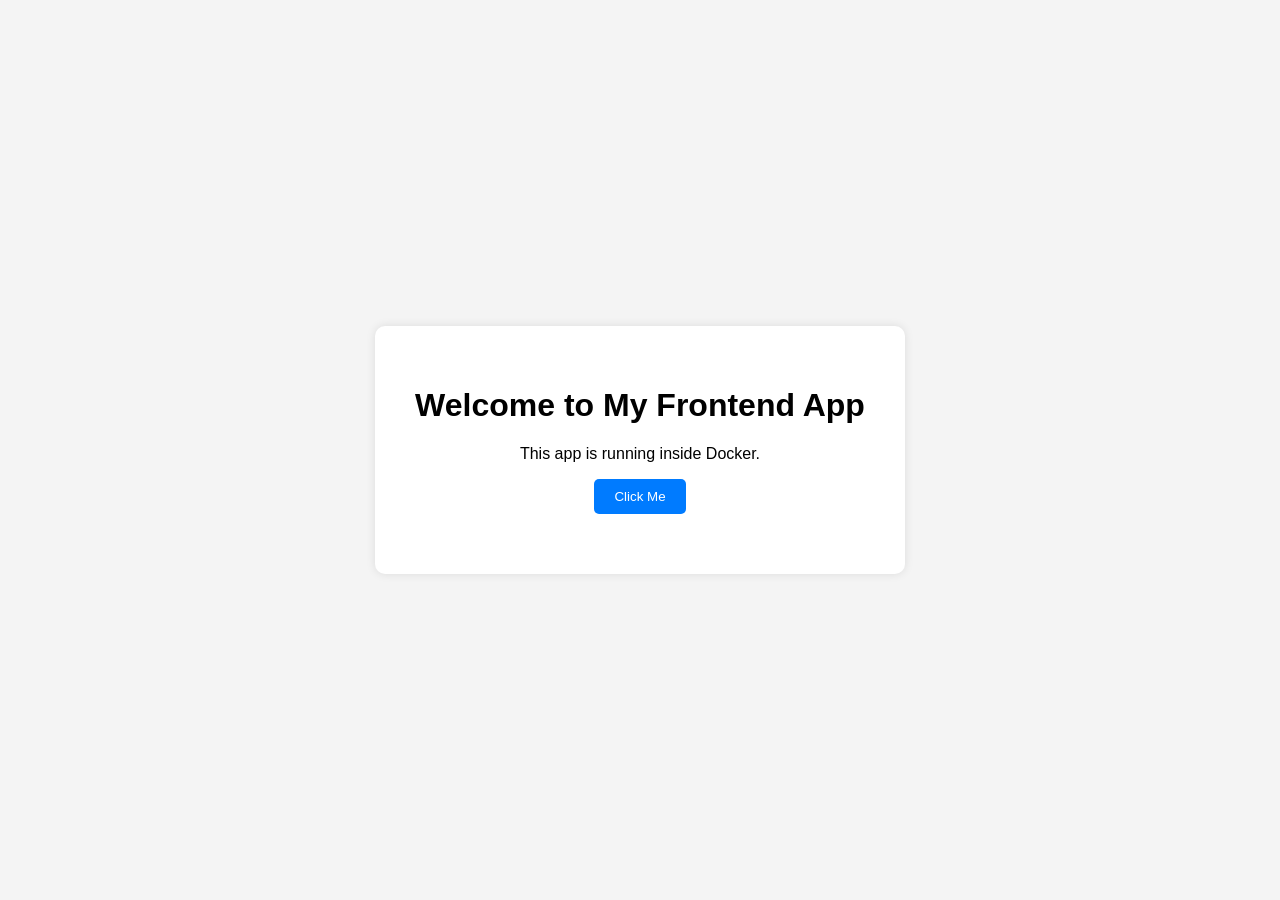
==== index.html @ c9b4d090 "Initial Docker frontend app" ====
<!DOCTYPE html>
<html lang="en">
<head>
    <meta charset="UTF-8">
    <meta name="viewport" content="width=device-width, initial-scale=1.0">
    <title>Simple Frontend</title>
    <link rel="stylesheet" href="style.css">
</head>
<body>
    <div class="container">
        <h1>Welcome to My Frontend App</h1>
        <p>This app is running inside Docker.</p>
        <button onclick="showMessage()">Click Me</button>
        <h2 id="message"></h2>
    </div>

    <script src="script.js"></script>
</body>
</html>
---- style.css ----
body {
    margin: 0;
    font-family: Arial, sans-serif;
    background: #f4f4f4;
    display: flex;
    justify-content: center;
    align-items: center;
    min-height: 100vh;
}

.container {
    text-align: center;
    background: white;
    padding: 40px;
    border-radius: 10px;
    box-shadow: 0 0 10px rgba(0, 0, 0, 0.1);
}

button {
    padding: 10px 20px;
    border: none;
    background: #007bff;
    color: white;
    border-radius: 5px;
    cursor: pointer;
}

button:hover {
    background: #0056b3;
}
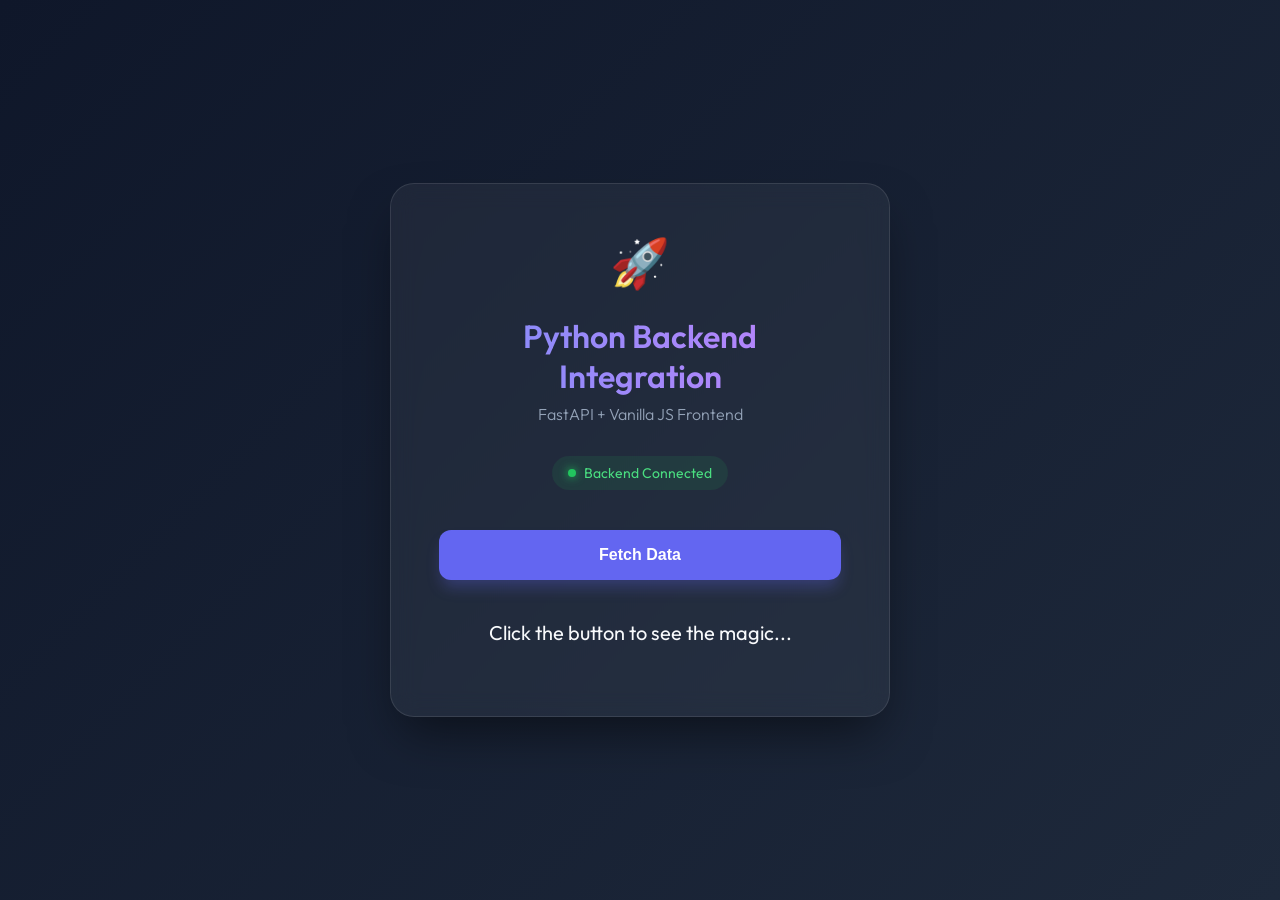
==== commit 626c1b53: "Add FastAPI backend and enhance UI with premium dark theme" ====
--- a/index.html
+++ b/index.html
@@ -3,17 +3,29 @@
 <head>
     <meta charset="UTF-8">
     <meta name="viewport" content="width=device-width, initial-scale=1.0">
-    <title>Simple Frontend</title>
+    <title>Modern Python App</title>
+    <link rel="preconnect" href="https://fonts.googleapis.com">
+    <link rel="preconnect" href="https://fonts.gstatic.com" crossorigin>
+    <link href="https://fonts.googleapis.com/css2?family=Outfit:wght@300;400;600&display=swap" rel="stylesheet">
     <link rel="stylesheet" href="style.css">
 </head>
 <body>
-    <div class="container">
-        <h1>Welcome to My Frontend App</h1>
-        <p>This app is running inside Docker.</p>
-        <button onclick="showMessage()">Click Me</button>
-        <h2 id="message"></h2>
+    <div class="glass-container">
+        <div class="content">
+            <div class="icon-header">🚀</div>
+            <h1>Python Backend Integration</h1>
+            <p class="subtitle">FastAPI + Vanilla JS Frontend</p>
+            <div class="status-indicator">
+                <span class="dot"></span> Backend Connected
+            </div>
+            <button class="primary-btn" onclick="showMessage()">Fetch Data</button>
+            <div class="response-area">
+                <h2 id="message">Click the button to see the magic...</h2>
+            </div>
+        </div>
     </div>
 
     <script src="script.js"></script>
 </body>
 </html>
+
--- a/style.css
+++ b/style.css
@@ -1,30 +1,142 @@
-body {
-    margin: 0;
-    font-family: Arial, sans-serif;
-    background: #f4f4f4;
-    display: flex;
-    justify-content: center;
-    align-items: center;
-    min-height: 100vh;
+:root {
+    --primary: #6366f1;
+    --primary-hover: #4f46e5;
+    --bg-gradient: linear-gradient(135deg, #0f172a 0%, #1e293b 100%);
+    --glass-bg: rgba(255, 255, 255, 0.05);
+    --glass-border: rgba(255, 255, 255, 0.1);
+    --text-main: #f8fafc;
+    --text-muted: #94a3b8;
 }
 
-.container {
-    text-align: center;
-    background: white;
-    padding: 40px;
-    border-radius: 10px;
-    box-shadow: 0 0 10px rgba(0, 0, 0, 0.1);
+* {
+    margin: 0;
+    padding: 0;
+    box-sizing: border-box;
 }
 
-button {
-    padding: 10px 20px;
-    border: none;
-    background: #007bff;
-    color: white;
-    border-radius: 5px;
-    cursor: pointer;
+body {
+    font-family: 'Outfit', sans-serif;
+    background: var(--bg-gradient);
+    height: 100vh;
+    display: flex;
+    align-items: center;
+    justify-content: center;
+    color: var(--text-main);
+    overflow: hidden;
 }
 
-button:hover {
-    background: #0056b3;
+.glass-container {
+    background: var(--glass-bg);
+    backdrop-filter: blur(12px);
+    -webkit-backdrop-filter: blur(12px);
+    border: 1px solid var(--glass-border);
+    border-radius: 24px;
+    padding: 3rem;
+    width: 90%;
+    max-width: 500px;
+    box-shadow: 0 25px 50px -12px rgba(0, 0, 0, 0.5);
+    text-align: center;
+    animation: slideUp 0.8s ease-out;
 }
+
+.icon-header {
+    font-size: 3rem;
+    margin-bottom: 1.5rem;
+    animation: float 3s ease-in-out infinite;
+}
+
+h1 {
+    font-weight: 600;
+    font-size: 2rem;
+    margin-bottom: 0.5rem;
+    background: linear-gradient(to right, #818cf8, #c084fc);
+    -webkit-background-clip: text;
+    -webkit-text-fill-color: transparent;
+}
+
+.subtitle {
+    color: var(--text-muted);
+    margin-bottom: 2rem;
+    font-weight: 300;
+}
+
+.status-indicator {
+    display: inline-flex;
+    align-items: center;
+    gap: 0.5rem;
+    background: rgba(34, 197, 94, 0.1);
+    color: #4ade80;
+    padding: 0.5rem 1rem;
+    border-radius: 9999px;
+    font-size: 0.875rem;
+    margin-bottom: 2.5rem;
+}
+
+.dot {
+    width: 8px;
+    height: 8px;
+    background: #22c55e;
+    border-radius: 50%;
+    box-shadow: 0 0 10px #22c55e;
+    animation: pulse 2s infinite;
+}
+
+.primary-btn {
+    background: var(--primary);
+    color: white;
+    border: none;
+    padding: 1rem 2.5rem;
+    border-radius: 12px;
+    font-size: 1rem;
+    font-weight: 600;
+    cursor: pointer;
+    transition: all 0.3s cubic-bezier(0.4, 0, 0.2, 1);
+    width: 100%;
+    box-shadow: 0 10px 15px -3px rgba(99, 102, 241, 0.3);
+}
+
+.primary-btn:hover {
+    background: var(--primary-hover);
+    transform: translateY(-2px);
+    box-shadow: 0 20px 25px -5px rgba(99, 102, 241, 0.4);
+}
+
+.primary-btn:active {
+    transform: translateY(0);
+}
+
+.response-area {
+    margin-top: 2.5rem;
+    min-height: 3rem;
+}
+
+#message {
+    font-size: 1.25rem;
+    font-weight: 400;
+    color: var(--text-main);
+}
+
+.fade-in {
+    animation: fadeIn 0.5s ease-in forwards;
+}
+
+@keyframes slideUp {
+    from { opacity: 0; transform: translateY(20px); }
+    to { opacity: 1; transform: translateY(0); }
+}
+
+@keyframes float {
+    0%, 100% { transform: translateY(0); }
+    50% { transform: translateY(-10px); }
+}
+
+@keyframes pulse {
+    0% { transform: scale(1); opacity: 1; }
+    50% { transform: scale(1.5); opacity: 0.5; }
+    100% { transform: scale(1); opacity: 1; }
+}
+
+@keyframes fadeIn {
+    from { opacity: 0; }
+    to { opacity: 1; }
+}
